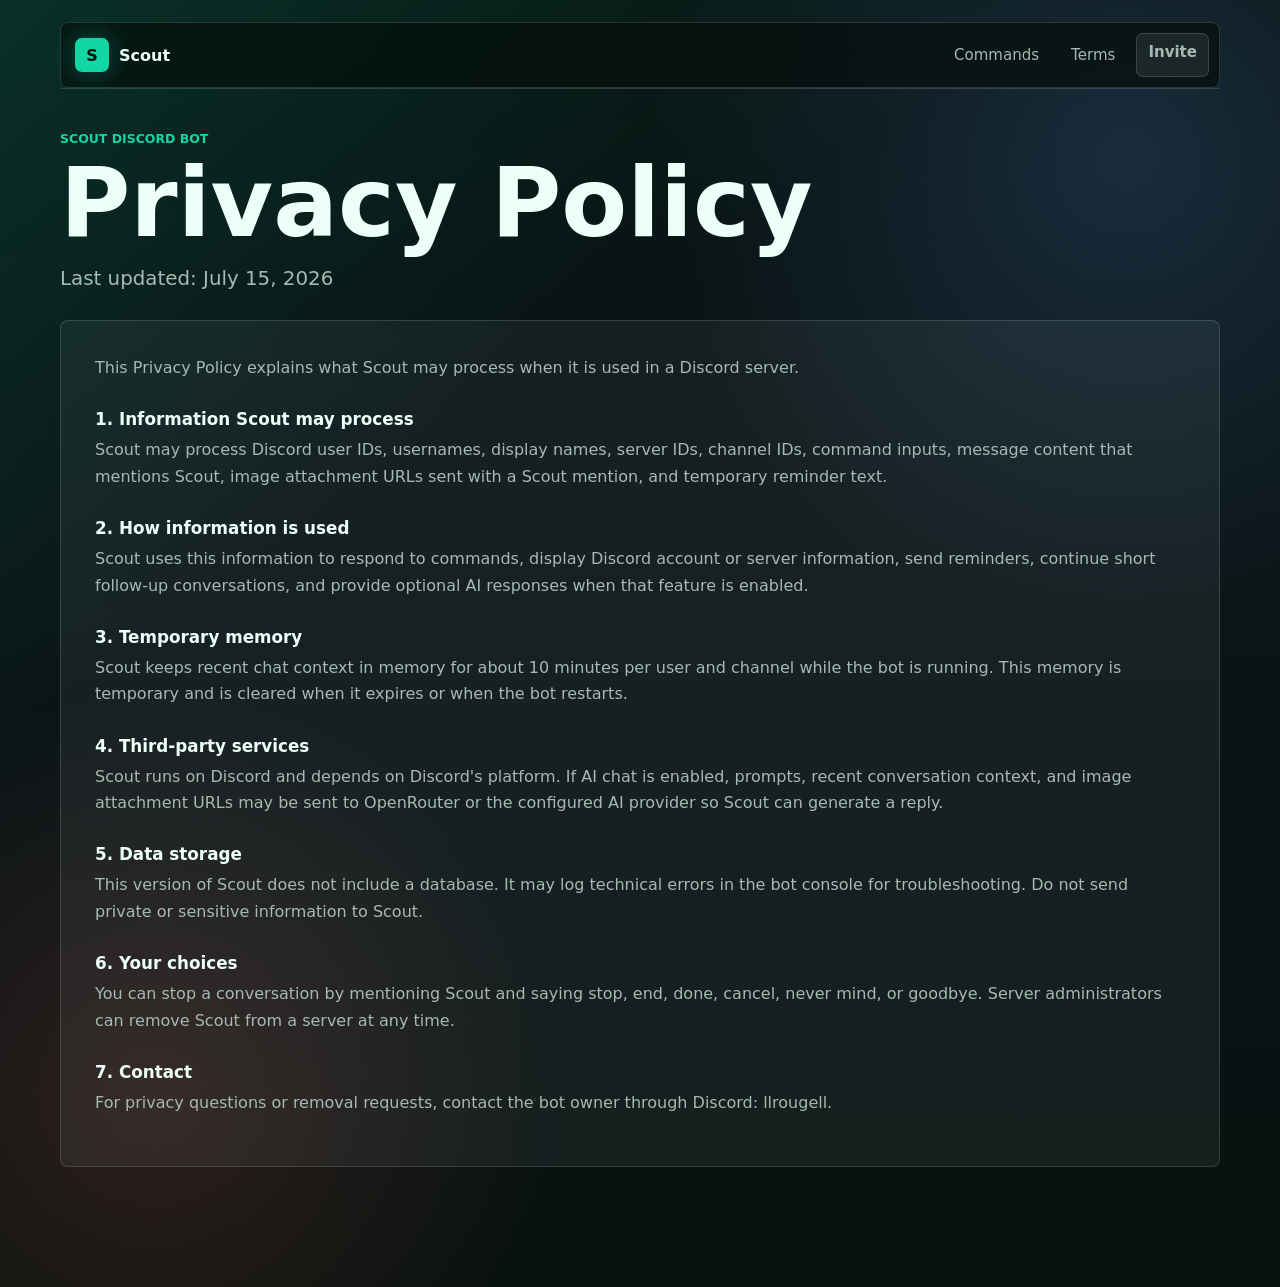
==== privacy.html @ c8884dde "Add files via upload" ====
<!doctype html>
<html lang="en">
  <head>
    <meta charset="utf-8" />
    <meta name="viewport" content="width=device-width, initial-scale=1" />
    <title>Scout Privacy Policy</title>
    <meta name="description" content="Privacy Policy for the Scout Discord bot." />
    <meta name="theme-color" content="#12d6a3" />
    <link rel="stylesheet" href="styles.css" />
  </head>
  <body>
    <main class="shell policy-page">
      <nav class="topbar" aria-label="Main navigation">
        <a class="brand" href="index.html" aria-label="Scout home">
          <span class="brand-mark" aria-hidden="true">S</span>
          <span>Scout</span>
        </a>
        <div class="nav-actions">
          <a href="index.html#commands">Commands</a>
          <a href="terms.html">Terms</a>
          <a class="button ghost" href="https://discord.com/oauth2/authorize?client_id=1526777044581486622&amp;permissions=8&amp;integration_type=0&amp;scope=applications.commands+bot" target="_blank" rel="noreferrer">
            Invite
          </a>
        </div>
      </nav>

      <section class="legal-section standalone">
        <div class="section-heading">
          <p class="eyebrow">Scout Discord Bot</p>
          <h1>Privacy Policy</h1>
          <p class="section-copy">Last updated: July 15, 2026</p>
        </div>

        <article class="policy-panel active">
          <p>
            This Privacy Policy explains what Scout may process when it is used in a Discord server.
          </p>
          <h4>1. Information Scout may process</h4>
          <p>
            Scout may process Discord user IDs, usernames, display names, server IDs, channel IDs,
            command inputs, message content that mentions Scout, image attachment URLs sent with a
            Scout mention, and temporary reminder text.
          </p>
          <h4>2. How information is used</h4>
          <p>
            Scout uses this information to respond to commands, display Discord account or server
            information, send reminders, continue short follow-up conversations, and provide optional
            AI responses when that feature is enabled.
          </p>
          <h4>3. Temporary memory</h4>
          <p>
            Scout keeps recent chat context in memory for about 10 minutes per user and channel while
            the bot is running. This memory is temporary and is cleared when it expires or when the bot
            restarts.
          </p>
          <h4>4. Third-party services</h4>
          <p>
            Scout runs on Discord and depends on Discord's platform. If AI chat is enabled, prompts,
            recent conversation context, and image attachment URLs may be sent to OpenRouter or the
            configured AI provider so Scout can generate a reply.
          </p>
          <h4>5. Data storage</h4>
          <p>
            This version of Scout does not include a database. It may log technical errors in the bot
            console for troubleshooting. Do not send private or sensitive information to Scout.
          </p>
          <h4>6. Your choices</h4>
          <p>
            You can stop a conversation by mentioning Scout and saying stop, end, done, cancel,
            never mind, or goodbye. Server administrators can remove Scout from a server at any time.
          </p>
          <h4>7. Contact</h4>
          <p>For privacy questions or removal requests, contact the bot owner through Discord: llrougell.</p>
        </article>
      </section>
    </main>
  </body>
</html>
---- styles.css ----
:root {
  color-scheme: dark;
  --bg: #07110f;
  --ink: #ecfff8;
  --muted: #a6b9b2;
  --line: rgba(236, 255, 248, 0.15);
  --panel: rgba(16, 35, 31, 0.78);
  --panel-strong: rgba(20, 50, 43, 0.94);
  --mint: #12d6a3;
  --coral: #ff6b5f;
  --gold: #f7c65f;
  --blue: #63a7ff;
  font-family:
    Inter, ui-sans-serif, system-ui, -apple-system, BlinkMacSystemFont, "Segoe UI",
    sans-serif;
}

* {
  box-sizing: border-box;
}

html {
  scroll-behavior: smooth;
}

body {
  min-height: 100vh;
  margin: 0;
  color: var(--ink);
  background:
    linear-gradient(145deg, rgba(18, 214, 163, 0.16), transparent 34%),
    radial-gradient(circle at 88% 12%, rgba(99, 167, 255, 0.18), transparent 30rem),
    radial-gradient(circle at 12% 86%, rgba(255, 107, 95, 0.15), transparent 26rem),
    linear-gradient(180deg, #07110f 0%, #0b1518 48%, #07110f 100%);
}

a {
  color: inherit;
  text-decoration: none;
}

button {
  font: inherit;
}

.shell {
  width: min(1160px, calc(100% - 32px));
  margin: 0 auto;
  padding: 22px 0 56px;
}

.topbar {
  position: sticky;
  top: 14px;
  z-index: 5;
  display: flex;
  align-items: center;
  justify-content: space-between;
  gap: 20px;
  padding: 10px 10px 10px 14px;
  border: 1px solid var(--line);
  border-radius: 8px;
  background: rgba(7, 17, 15, 0.78);
  backdrop-filter: blur(18px);
}

.brand,
.nav-actions {
  display: flex;
  align-items: center;
  gap: 10px;
}

.brand {
  min-width: 0;
  font-weight: 800;
}

.brand-mark {
  display: grid;
  width: 34px;
  height: 34px;
  place-items: center;
  border: 1px solid rgba(18, 214, 163, 0.45);
  border-radius: 7px;
  color: #07110f;
  background: var(--mint);
  box-shadow: 0 0 26px rgba(18, 214, 163, 0.35);
}

.nav-actions a {
  border-radius: 7px;
  padding: 9px 11px;
  color: var(--muted);
  font-size: 0.94rem;
}

.nav-actions a:hover,
.nav-actions a:focus-visible {
  color: var(--ink);
  background: rgba(236, 255, 248, 0.07);
}

.hero {
  display: grid;
  grid-template-columns: minmax(0, 1fr) 390px;
  gap: 34px;
  min-height: calc(100vh - 120px);
  align-items: center;
  padding: 54px 0 30px;
}

.eyebrow,
.command-grid span {
  margin: 0 0 12px;
  color: var(--mint);
  font-size: 0.78rem;
  font-weight: 800;
  letter-spacing: 0;
  text-transform: uppercase;
}

h1,
h2,
h3,
h4,
p {
  margin-top: 0;
}

h1 {
  max-width: 850px;
  margin-bottom: 22px;
  font-size: clamp(3rem, 8vw, 6.8rem);
  line-height: 0.94;
  letter-spacing: 0;
}

h2 {
  font-size: clamp(2.1rem, 5vw, 4.2rem);
  line-height: 1;
  letter-spacing: 0;
}

.lede,
.section-copy {
  max-width: 680px;
  color: var(--muted);
  font-size: clamp(1.05rem, 2vw, 1.24rem);
  line-height: 1.7;
}

.legal-links {
  display: flex;
  flex-wrap: wrap;
  gap: 12px;
  margin-top: 18px;
}

.hero-actions {
  display: flex;
  flex-wrap: wrap;
  gap: 12px;
  margin-top: 30px;
}

.button,
.full-button,
.tab {
  min-height: 44px;
  border: 1px solid transparent;
  border-radius: 7px;
  padding: 12px 16px;
  cursor: pointer;
  font-weight: 800;
  transition:
    transform 180ms ease,
    border-color 180ms ease,
    background 180ms ease;
}

.button:hover,
.full-button:hover,
.tab:hover {
  transform: translateY(-2px);
}

.primary {
  color: #07110f;
  background: var(--mint);
}

.secondary,
.ghost,
.full-button,
.tab {
  color: var(--ink);
  border-color: var(--line);
  background: rgba(236, 255, 248, 0.08);
}

.bot-panel {
  position: relative;
  overflow: hidden;
  min-height: 520px;
  padding: 24px;
  border: 1px solid var(--line);
  border-radius: 8px;
  background:
    linear-gradient(180deg, rgba(236, 255, 248, 0.08), transparent),
    var(--panel);
  box-shadow: 0 28px 90px rgba(0, 0, 0, 0.32);
}

.bot-orbit {
  position: relative;
  display: grid;
  min-height: 300px;
  place-items: center;
  margin-bottom: 28px;
}

.bot-core {
  position: relative;
  z-index: 2;
  display: grid;
  width: 94px;
  height: 94px;
  place-items: center;
  border: 1px solid rgba(18, 214, 163, 0.75);
  border-radius: 8px;
  color: #07110f;
  background: var(--mint);
  font-size: 3rem;
  font-weight: 900;
  box-shadow: 0 0 48px rgba(18, 214, 163, 0.35);
}

.orbit {
  position: absolute;
  width: 240px;
  aspect-ratio: 1;
  border: 1px solid rgba(18, 214, 163, 0.4);
  border-radius: 50%;
  animation: pulse 3.8s ease-in-out infinite;
}

.orbit.two {
  width: 174px;
  border-color: rgba(99, 167, 255, 0.48);
  animation-delay: -1s;
}

.orbit.three {
  width: 304px;
  border-color: rgba(247, 198, 95, 0.38);
  animation-delay: -2s;
}

@keyframes pulse {
  50% {
    transform: scale(1.12);
    opacity: 0.52;
  }
}

.panel-row {
  display: flex;
  justify-content: space-between;
  gap: 16px;
  padding: 15px 0;
  border-top: 1px solid var(--line);
  color: var(--muted);
}

.panel-row strong {
  color: var(--ink);
  text-align: right;
}

.full-button {
  width: 100%;
  margin-top: 18px;
}

.section-block,
.legal-section {
  padding: 42px 0 64px;
  border-top: 1px solid var(--line);
}

.section-heading {
  margin-bottom: 24px;
}

.command-grid {
  display: grid;
  grid-template-columns: repeat(3, minmax(0, 1fr));
  gap: 16px;
}

.command-grid article,
.status-list article,
.policy-panel {
  border: 1px solid var(--line);
  border-radius: 8px;
  background: rgba(236, 255, 248, 0.055);
}

.command-grid article {
  min-height: 210px;
  padding: 22px;
  transition:
    transform 180ms ease,
    border-color 180ms ease,
    background 180ms ease;
}

.command-grid article:hover {
  transform: translateY(-4px);
  border-color: rgba(18, 214, 163, 0.52);
  background: var(--panel-strong);
}

.command-grid h3 {
  margin-bottom: 12px;
  font-size: 1.35rem;
}

.command-grid p,
.status-list p,
.policy-panel p {
  color: var(--muted);
  line-height: 1.65;
}

.about-section {
  display: grid;
  grid-template-columns: 0.82fr 1.18fr;
  gap: 28px;
  padding: 42px 0 64px;
  border-top: 1px solid var(--line);
}

.status-list {
  display: grid;
  gap: 12px;
}

.status-list article {
  display: grid;
  grid-template-columns: 16px 1fr;
  gap: 14px;
  padding: 18px;
}

.status-list h3 {
  margin-bottom: 6px;
}

.dot {
  width: 10px;
  height: 10px;
  margin-top: 7px;
  border-radius: 50%;
}

.live {
  background: var(--mint);
}

.warm {
  background: var(--coral);
}

.cool {
  background: var(--blue);
}

.tabs {
  display: flex;
  flex-wrap: wrap;
  gap: 10px;
  margin: 28px 0 14px;
}

.tab.active {
  color: #07110f;
  border-color: var(--mint);
  background: var(--mint);
}

.policy-panel {
  display: none;
  padding: clamp(20px, 4vw, 34px);
}

.policy-panel.active {
  display: block;
}

.policy-panel h3 {
  font-size: clamp(1.8rem, 4vw, 2.7rem);
}

.policy-panel h4 {
  margin: 28px 0 8px;
  color: var(--ink);
  font-size: 1.05rem;
}

.policy-page h1 {
  margin-bottom: 14px;
  font-size: clamp(3rem, 8vw, 6rem);
}

.standalone {
  min-height: calc(100vh - 110px);
}

.toast {
  position: fixed;
  right: 22px;
  bottom: 22px;
  padding: 12px 15px;
  border: 1px solid var(--line);
  border-radius: 7px;
  color: #07110f;
  background: var(--mint);
  font-weight: 800;
  opacity: 0;
  transform: translateY(16px);
  transition:
    opacity 180ms ease,
    transform 180ms ease;
}

.toast.show {
  opacity: 1;
  transform: translateY(0);
}

@media (max-width: 900px) {
  .topbar {
    position: static;
  }

  .nav-actions a:not(.button) {
    display: none;
  }

  .hero,
  .about-section {
    grid-template-columns: 1fr;
  }

  .hero {
    min-height: auto;
    padding-top: 44px;
  }

  .bot-panel {
    min-height: 420px;
  }

  .command-grid {
    grid-template-columns: repeat(2, minmax(0, 1fr));
  }
}

@media (max-width: 620px) {
  .shell {
    width: min(100% - 22px, 1160px);
    padding-top: 12px;
  }

  .brand span:last-child {
    max-width: 140px;
    overflow: hidden;
    text-overflow: ellipsis;
    white-space: nowrap;
  }

  .button,
  .tab {
    width: 100%;
    text-align: center;
  }

  .legal-links {
    display: grid;
  }

  .ghost {
    width: auto;
  }

  .command-grid {
    grid-template-columns: 1fr;
  }
}
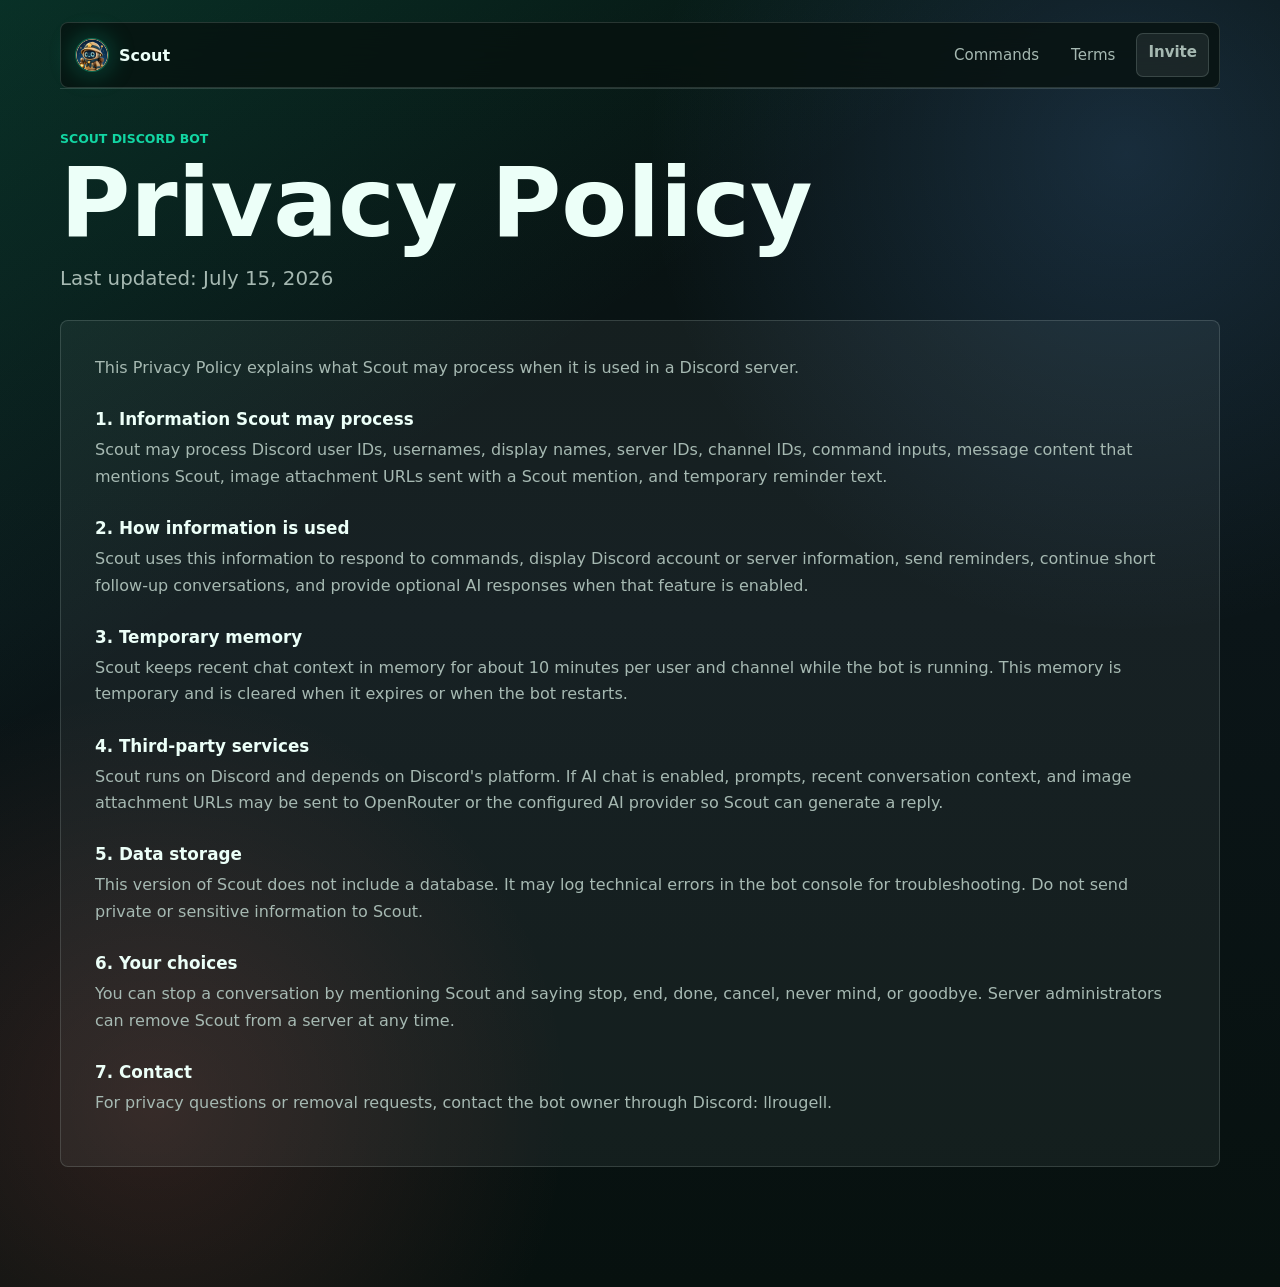
==== commit ddc9dc75: "Add files via upload" ====
--- a/privacy.html
+++ b/privacy.html
@@ -12,7 +12,7 @@
     <main class="shell policy-page">
       <nav class="topbar" aria-label="Main navigation">
         <a class="brand" href="index.html" aria-label="Scout home">
-          <span class="brand-mark" aria-hidden="true">S</span>
+          <img class="brand-mark" src="scout-profile-picture.png" alt="" aria-hidden="true" />
           <span>Scout</span>
         </a>
         <div class="nav-actions">
--- a/styles.css
+++ b/styles.css
@@ -77,14 +77,12 @@
 }
 
 .brand-mark {
-  display: grid;
   width: 34px;
   height: 34px;
-  place-items: center;
   border: 1px solid rgba(18, 214, 163, 0.45);
-  border-radius: 7px;
-  color: #07110f;
-  background: var(--mint);
+  border-radius: 50%;
+  object-fit: cover;
+  background: #06110f;
   box-shadow: 0 0 26px rgba(18, 214, 163, 0.35);
 }
 
@@ -223,17 +221,15 @@
 .bot-core {
   position: relative;
   z-index: 2;
-  display: grid;
-  width: 94px;
-  height: 94px;
-  place-items: center;
-  border: 1px solid rgba(18, 214, 163, 0.75);
-  border-radius: 8px;
-  color: #07110f;
-  background: var(--mint);
-  font-size: 3rem;
-  font-weight: 900;
-  box-shadow: 0 0 48px rgba(18, 214, 163, 0.35);
+  width: 154px;
+  height: 154px;
+  border: 2px solid rgba(247, 198, 95, 0.82);
+  border-radius: 50%;
+  object-fit: cover;
+  background: #06110f;
+  box-shadow:
+    0 0 48px rgba(18, 214, 163, 0.28),
+    0 0 34px rgba(247, 198, 95, 0.22);
 }
 
 .orbit {
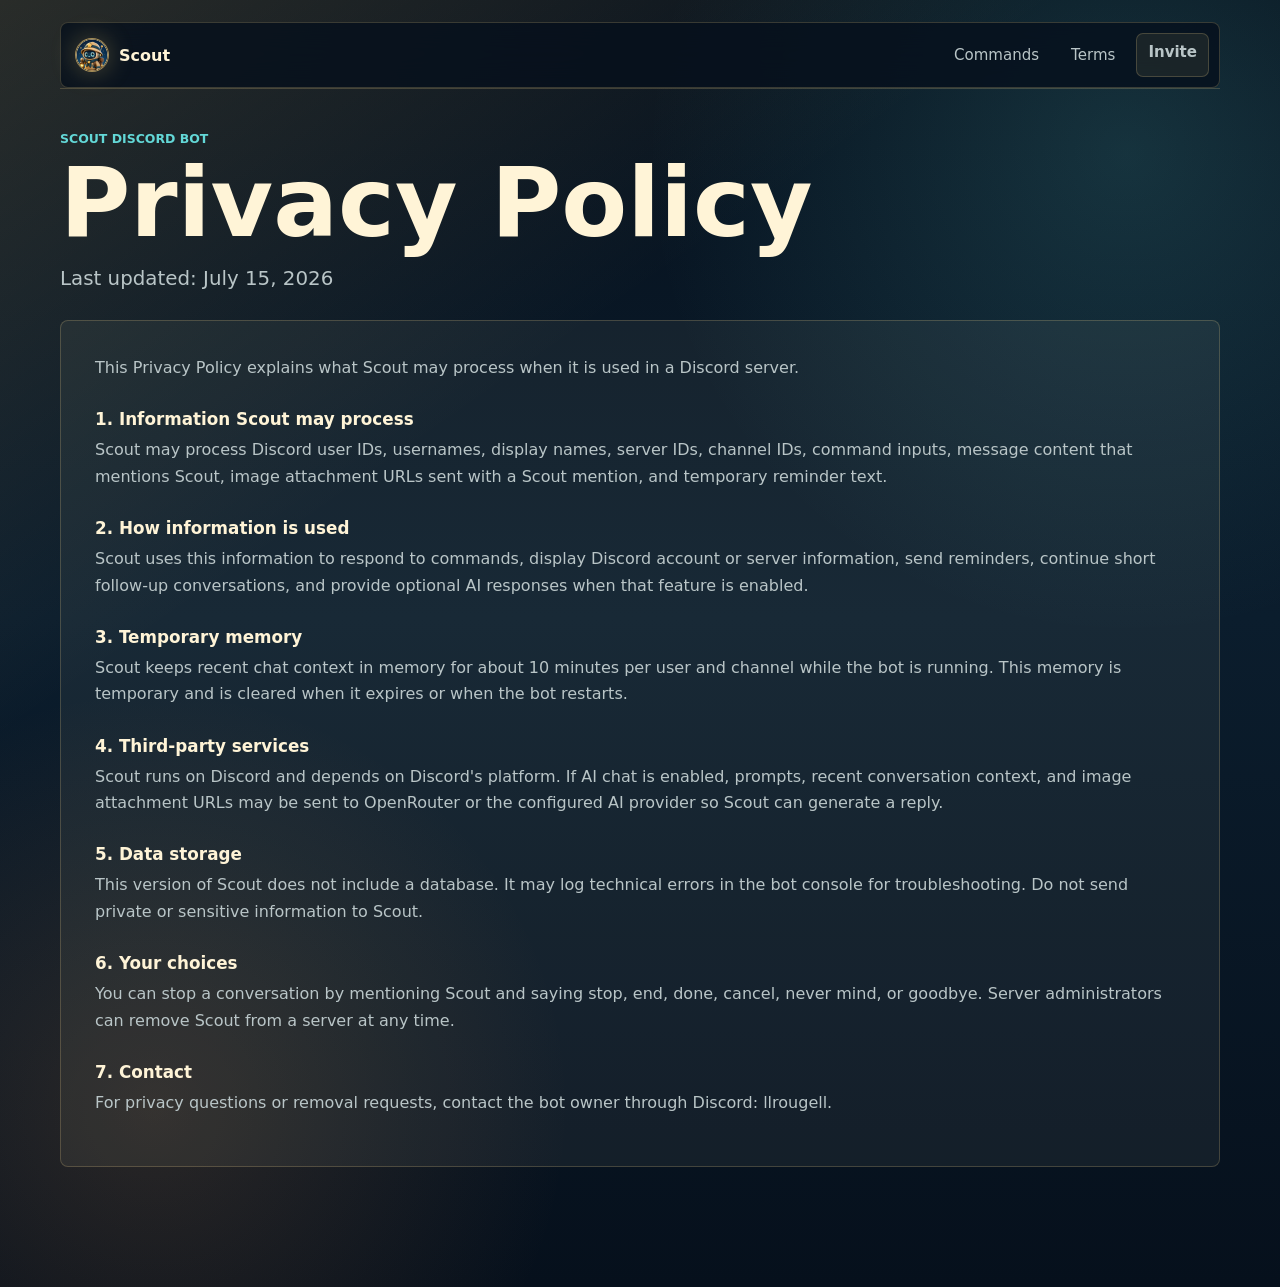
==== commit 5f27f21d: "Add files via upload" ====
--- a/privacy.html
+++ b/privacy.html
@@ -6,7 +6,7 @@
     <title>Scout Privacy Policy</title>
     <meta name="description" content="Privacy Policy for the Scout Discord bot." />
     <meta name="theme-color" content="#12d6a3" />
-    <link rel="stylesheet" href="styles.css" />
+    <link rel="stylesheet" href="styles.css?v=scout-palette" />
   </head>
   <body>
     <main class="shell policy-page">
--- a/styles.css
+++ b/styles.css
@@ -1,15 +1,15 @@
 :root {
   color-scheme: dark;
-  --bg: #07110f;
-  --ink: #ecfff8;
-  --muted: #a6b9b2;
-  --line: rgba(236, 255, 248, 0.15);
-  --panel: rgba(16, 35, 31, 0.78);
-  --panel-strong: rgba(20, 50, 43, 0.94);
-  --mint: #12d6a3;
-  --coral: #ff6b5f;
-  --gold: #f7c65f;
-  --blue: #63a7ff;
+  --bg: #06101c;
+  --ink: #fff4d7;
+  --muted: #b9c5c7;
+  --line: rgba(255, 220, 142, 0.2);
+  --panel: rgba(10, 28, 43, 0.82);
+  --panel-strong: rgba(15, 42, 59, 0.96);
+  --mint: #63d8d7;
+  --coral: #d58a49;
+  --gold: #ffd77a;
+  --blue: #2b7192;
   font-family:
     Inter, ui-sans-serif, system-ui, -apple-system, BlinkMacSystemFont, "Segoe UI",
     sans-serif;
@@ -28,10 +28,10 @@
   margin: 0;
   color: var(--ink);
   background:
-    linear-gradient(145deg, rgba(18, 214, 163, 0.16), transparent 34%),
-    radial-gradient(circle at 88% 12%, rgba(99, 167, 255, 0.18), transparent 30rem),
-    radial-gradient(circle at 12% 86%, rgba(255, 107, 95, 0.15), transparent 26rem),
-    linear-gradient(180deg, #07110f 0%, #0b1518 48%, #07110f 100%);
+    linear-gradient(145deg, rgba(255, 215, 122, 0.14), transparent 34%),
+    radial-gradient(circle at 88% 12%, rgba(99, 216, 215, 0.16), transparent 30rem),
+    radial-gradient(circle at 12% 86%, rgba(213, 138, 73, 0.17), transparent 26rem),
+    linear-gradient(180deg, #06101c 0%, #0b1d2d 48%, #06101c 100%);
 }
 
 a {
@@ -60,7 +60,7 @@
   padding: 10px 10px 10px 14px;
   border: 1px solid var(--line);
   border-radius: 8px;
-  background: rgba(7, 17, 15, 0.78);
+  background: rgba(6, 16, 28, 0.8);
   backdrop-filter: blur(18px);
 }
 
@@ -79,11 +79,11 @@
 .brand-mark {
   width: 34px;
   height: 34px;
-  border: 1px solid rgba(18, 214, 163, 0.45);
+  border: 1px solid rgba(255, 215, 122, 0.64);
   border-radius: 50%;
   object-fit: cover;
-  background: #06110f;
-  box-shadow: 0 0 26px rgba(18, 214, 163, 0.35);
+  background: #06101c;
+  box-shadow: 0 0 26px rgba(255, 215, 122, 0.28);
 }
 
 .nav-actions a {
@@ -96,7 +96,7 @@
 .nav-actions a:hover,
 .nav-actions a:focus-visible {
   color: var(--ink);
-  background: rgba(236, 255, 248, 0.07);
+  background: rgba(255, 220, 142, 0.09);
 }
 
 .hero {
@@ -184,8 +184,8 @@
 }
 
 .primary {
-  color: #07110f;
-  background: var(--mint);
+  color: #06101c;
+  background: var(--gold);
 }
 
 .secondary,
@@ -194,7 +194,7 @@
 .tab {
   color: var(--ink);
   border-color: var(--line);
-  background: rgba(236, 255, 248, 0.08);
+  background: rgba(255, 220, 142, 0.08);
 }
 
 .bot-panel {
@@ -205,7 +205,7 @@
   border: 1px solid var(--line);
   border-radius: 8px;
   background:
-    linear-gradient(180deg, rgba(236, 255, 248, 0.08), transparent),
+    linear-gradient(180deg, rgba(255, 220, 142, 0.1), transparent),
     var(--panel);
   box-shadow: 0 28px 90px rgba(0, 0, 0, 0.32);
 }
@@ -223,33 +223,33 @@
   z-index: 2;
   width: 154px;
   height: 154px;
-  border: 2px solid rgba(247, 198, 95, 0.82);
+  border: 2px solid rgba(255, 215, 122, 0.86);
   border-radius: 50%;
   object-fit: cover;
-  background: #06110f;
+  background: #06101c;
   box-shadow:
-    0 0 48px rgba(18, 214, 163, 0.28),
-    0 0 34px rgba(247, 198, 95, 0.22);
+    0 0 48px rgba(99, 216, 215, 0.22),
+    0 0 34px rgba(255, 215, 122, 0.34);
 }
 
 .orbit {
   position: absolute;
   width: 240px;
   aspect-ratio: 1;
-  border: 1px solid rgba(18, 214, 163, 0.4);
+  border: 1px solid rgba(255, 215, 122, 0.42);
   border-radius: 50%;
   animation: pulse 3.8s ease-in-out infinite;
 }
 
 .orbit.two {
   width: 174px;
-  border-color: rgba(99, 167, 255, 0.48);
+  border-color: rgba(99, 216, 215, 0.45);
   animation-delay: -1s;
 }
 
 .orbit.three {
   width: 304px;
-  border-color: rgba(247, 198, 95, 0.38);
+  border-color: rgba(213, 138, 73, 0.42);
   animation-delay: -2s;
 }
 
@@ -300,7 +300,7 @@
 .policy-panel {
   border: 1px solid var(--line);
   border-radius: 8px;
-  background: rgba(236, 255, 248, 0.055);
+  background: rgba(255, 244, 215, 0.055);
 }
 
 .command-grid article {
@@ -314,7 +314,7 @@
 
 .command-grid article:hover {
   transform: translateY(-4px);
-  border-color: rgba(18, 214, 163, 0.52);
+  border-color: rgba(255, 215, 122, 0.58);
   background: var(--panel-strong);
 }
 
@@ -381,9 +381,9 @@
 }
 
 .tab.active {
-  color: #07110f;
-  border-color: var(--mint);
-  background: var(--mint);
+  color: #06101c;
+  border-color: var(--gold);
+  background: var(--gold);
 }
 
 .policy-panel {
@@ -421,8 +421,8 @@
   padding: 12px 15px;
   border: 1px solid var(--line);
   border-radius: 7px;
-  color: #07110f;
-  background: var(--mint);
+  color: #06101c;
+  background: var(--gold);
   font-weight: 800;
   opacity: 0;
   transform: translateY(16px);
